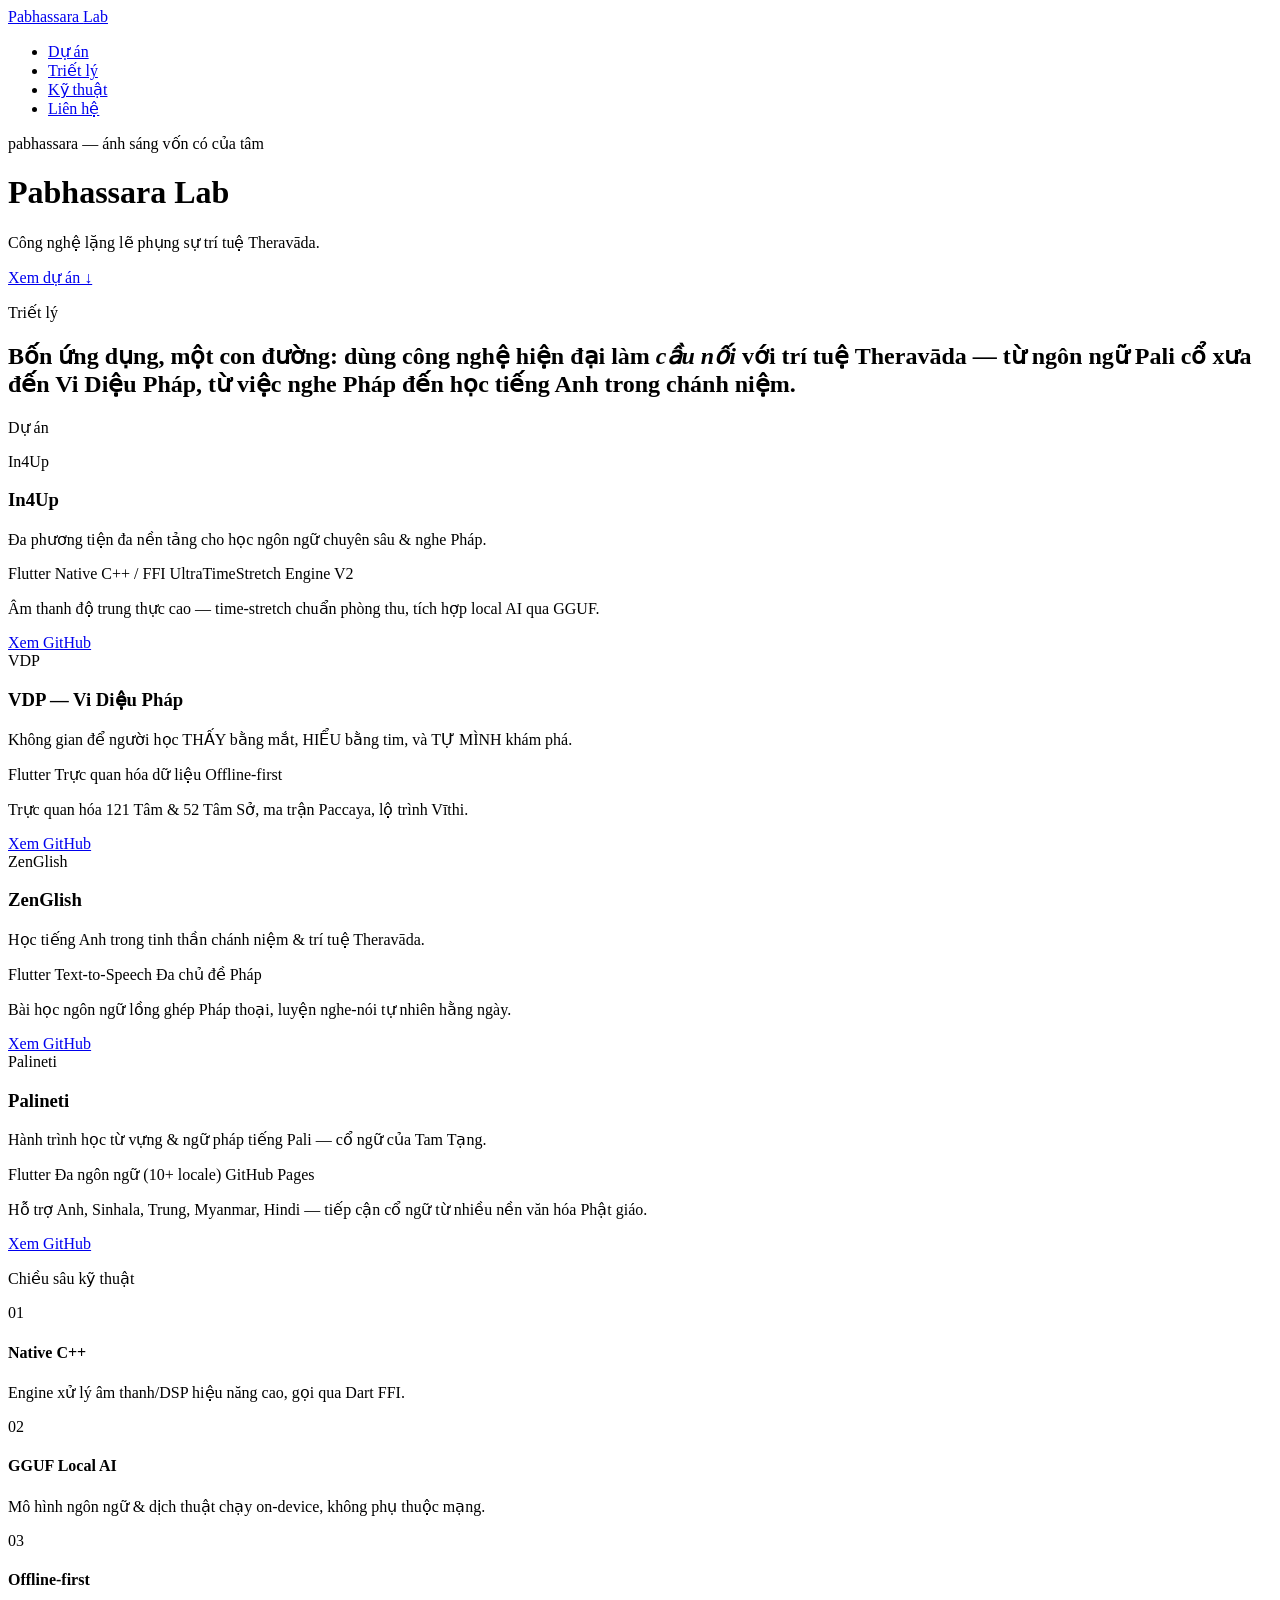
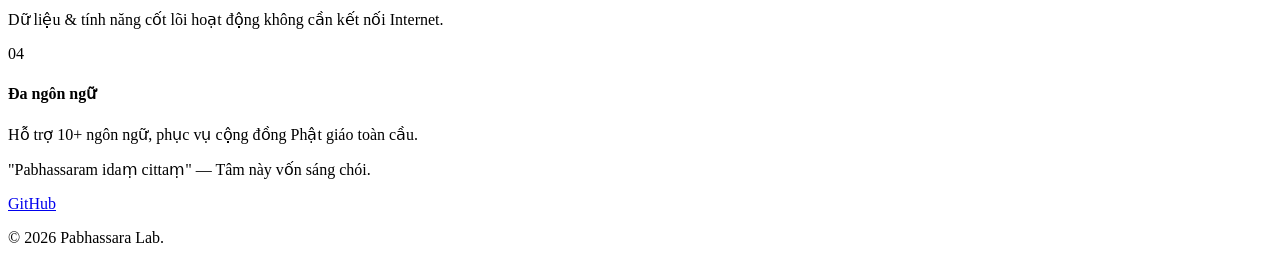
==== index.html @ b3d86c12 "Add initial HTML structure for Pabhassara Lab" ====
<!DOCTYPE html>
<html lang="vi">
<head>
<meta charset="UTF-8">
<meta name="viewport" content="width=device-width, initial-scale=1.0">
<title>Pabhassara Lab — Công nghệ phụng sự trí tuệ Theravāda</title>
<meta name="description" content="Pabhassara Lab — nơi giới thiệu các ứng dụng: In4Up, VDP, ZenGlish, Palineti. Công nghệ lặng lẽ phụng sự trí tuệ Theravāda.">

<link rel="preconnect" href="https://fonts.googleapis.com">
<link rel="preconnect" href="https://fonts.gstatic.com" crossorigin>
<link href="https://fonts.googleapis.com/css2?family=Fraunces:ital,opsz,wght@0,9..144,300;0,9..144,500;0,9..144,600;1,9..144,400&family=Be+Vietnam+Pro:wght@300;400;500;600;700&display=swap" rel="stylesheet">

<link rel="stylesheet" href="style.css">
</head>
<body>

<!-- NAV -->
<nav class="nav">
  <div class="nav-inner">
    <a href="#" class="nav-logo">Pabhassara <span>Lab</span></a>
    <ul class="nav-links">
      <li><a href="#projects">Dự án</a></li>
      <li><a href="#philosophy">Triết lý</a></li>
      <li><a href="#tech">Kỹ thuật</a></li>
      <li><a href="#contact">Liên hệ</a></li>
    </ul>
  </div>
</nav>

<!-- HERO -->
<header class="hero">
  <div class="ripple" aria-hidden="true"></div>
  <div class="hero-content fade-in">
    <p class="hero-eyebrow">pabhassara — ánh sáng vốn có của tâm</p>
    <h1 class="hero-title">Pabhassara Lab</h1>
    <p class="hero-tagline">Công nghệ lặng lẽ phụng sự trí tuệ Theravāda.</p>
    <a href="#projects" class="btn btn-primary">Xem dự án ↓</a>
  </div>
</header>

<!-- PHILOSOPHY -->
<section id="philosophy" class="philosophy">
  <div class="container fade-in">
    <p class="section-label">Triết lý</p>
    <h2 class="philosophy-text">
      Bốn ứng dụng, một con đường: dùng công nghệ hiện đại làm
      <em>cầu nối</em> với trí tuệ Theravāda — từ ngôn ngữ Pali cổ xưa
      đến Vi Diệu Pháp, từ việc nghe Pháp đến học tiếng Anh trong chánh niệm.
    </h2>
  </div>
</section>

<!-- PROJECTS -->
<section id="projects" class="projects">
  <div class="container">
    <p class="section-label fade-in">Dự án</p>

    <!-- In4Up -->
    <article class="project-card fade-in" style="--accent:#5B4B8A;">
      <div class="project-visual">
        <div class="project-visual-placeholder">In4Up</div>
      </div>
      <div class="project-info">
        <h3>In4Up</h3>
        <p class="project-tagline">Đa phương tiện đa nền tảng cho học ngôn ngữ chuyên sâu &amp; nghe Pháp.</p>
        <div class="badges">
          <span class="badge">Flutter</span>
          <span class="badge">Native C++ / FFI</span>
          <span class="badge">UltraTimeStretch Engine V2</span>
        </div>
        <p class="project-highlight">Âm thanh độ trung thực cao — time-stretch chuẩn phòng thu, tích hợp local AI qua GGUF.</p>
        <div class="project-actions">
          <a href="https://github.com/Pabhassaracitto/In4Up" class="btn btn-ghost" target="_blank" rel="noopener">Xem GitHub</a>
        </div>
      </div>
    </article>

    <!-- VDP -->
    <article class="project-card reverse fade-in" style="--accent:#2E6E62;">
      <div class="project-visual">
        <div class="project-visual-placeholder">VDP</div>
      </div>
      <div class="project-info">
        <h3>VDP — Vi Diệu Pháp</h3>
        <p class="project-tagline">Không gian để người học THẤY bằng mắt, HIỂU bằng tim, và TỰ MÌNH khám phá.</p>
        <div class="badges">
          <span class="badge">Flutter</span>
          <span class="badge">Trực quan hóa dữ liệu</span>
          <span class="badge">Offline-first</span>
        </div>
        <p class="project-highlight">Trực quan hóa 121 Tâm &amp; 52 Tâm Sở, ma trận Paccaya, lộ trình Vīthi.</p>
        <div class="project-actions">
          <a href="https://github.com/Pabhassaracitto/vdp" class="btn btn-ghost" target="_blank" rel="noopener">Xem GitHub</a>
        </div>
      </div>
    </article>

    <!-- ZenGlish -->
    <article class="project-card fade-in" style="--accent:#4C7A3F;">
      <div class="project-visual">
        <div class="project-visual-placeholder">ZenGlish</div>
      </div>
      <div class="project-info">
        <h3>ZenGlish</h3>
        <p class="project-tagline">Học tiếng Anh trong tinh thần chánh niệm &amp; trí tuệ Theravāda.</p>
        <div class="badges">
          <span class="badge">Flutter</span>
          <span class="badge">Text-to-Speech</span>
          <span class="badge">Đa chủ đề Pháp</span>
        </div>
        <p class="project-highlight">Bài học ngôn ngữ lồng ghép Pháp thoại, luyện nghe-nói tự nhiên hằng ngày.</p>
        <div class="project-actions">
          <a href="https://github.com/Pabhassaracitto/zenglish" class="btn btn-ghost" target="_blank" rel="noopener">Xem GitHub</a>
        </div>
      </div>
    </article>

    <!-- Palineti -->
    <article class="project-card reverse fade-in" style="--accent:#B8882A;">
      <div class="project-visual">
        <div class="project-visual-placeholder">Palineti</div>
      </div>
      <div class="project-info">
        <h3>Palineti</h3>
        <p class="project-tagline">Hành trình học từ vựng &amp; ngữ pháp tiếng Pali — cổ ngữ của Tam Tạng.</p>
        <div class="badges">
          <span class="badge">Flutter</span>
          <span class="badge">Đa ngôn ngữ (10+ locale)</span>
          <span class="badge">GitHub Pages</span>
        </div>
        <p class="project-highlight">Hỗ trợ Anh, Sinhala, Trung, Myanmar, Hindi — tiếp cận cổ ngữ từ nhiều nền văn hóa Phật giáo.</p>
        <div class="project-actions">
          <a href="https://github.com/Pabhassaracitto/palineti" class="btn btn-ghost" target="_blank" rel="noopener">Xem GitHub</a>
        </div>
      </div>
    </article>

  </div>
</section>

<!-- TECH DEPTH -->
<section id="tech" class="tech">
  <div class="container fade-in">
    <p class="section-label">Chiều sâu kỹ thuật</p>
    <div class="tech-grid">
      <div class="tech-item">
        <span class="tech-num">01</span>
        <h4>Native C++</h4>
        <p>Engine xử lý âm thanh/DSP hiệu năng cao, gọi qua Dart FFI.</p>
      </div>
      <div class="tech-item">
        <span class="tech-num">02</span>
        <h4>GGUF Local AI</h4>
        <p>Mô hình ngôn ngữ &amp; dịch thuật chạy on-device, không phụ thuộc mạng.</p>
      </div>
      <div class="tech-item">
        <span class="tech-num">03</span>
        <h4>Offline-first</h4>
        <p>Dữ liệu &amp; tính năng cốt lõi hoạt động không cần kết nối Internet.</p>
      </div>
      <div class="tech-item">
        <span class="tech-num">04</span>
        <h4>Đa ngôn ngữ</h4>
        <p>Hỗ trợ 10+ ngôn ngữ, phục vụ cộng đồng Phật giáo toàn cầu.</p>
      </div>
    </div>
  </div>
</section>

<!-- FOOTER -->
<footer id="contact" class="footer">
  <div class="container fade-in">
    <p class="footer-quote">"Pabhassaram idaṃ cittaṃ" — Tâm này vốn sáng chói.</p>
    <div class="footer-links">
      <a href="https://github.com/Pabhassaracitto" target="_blank" rel="noopener">GitHub</a>
    </div>
    <p class="footer-copy">© 2026 Pabhassara Lab.</p>
  </div>
</footer>

<script src="script.js"></script>
</body>
</html>
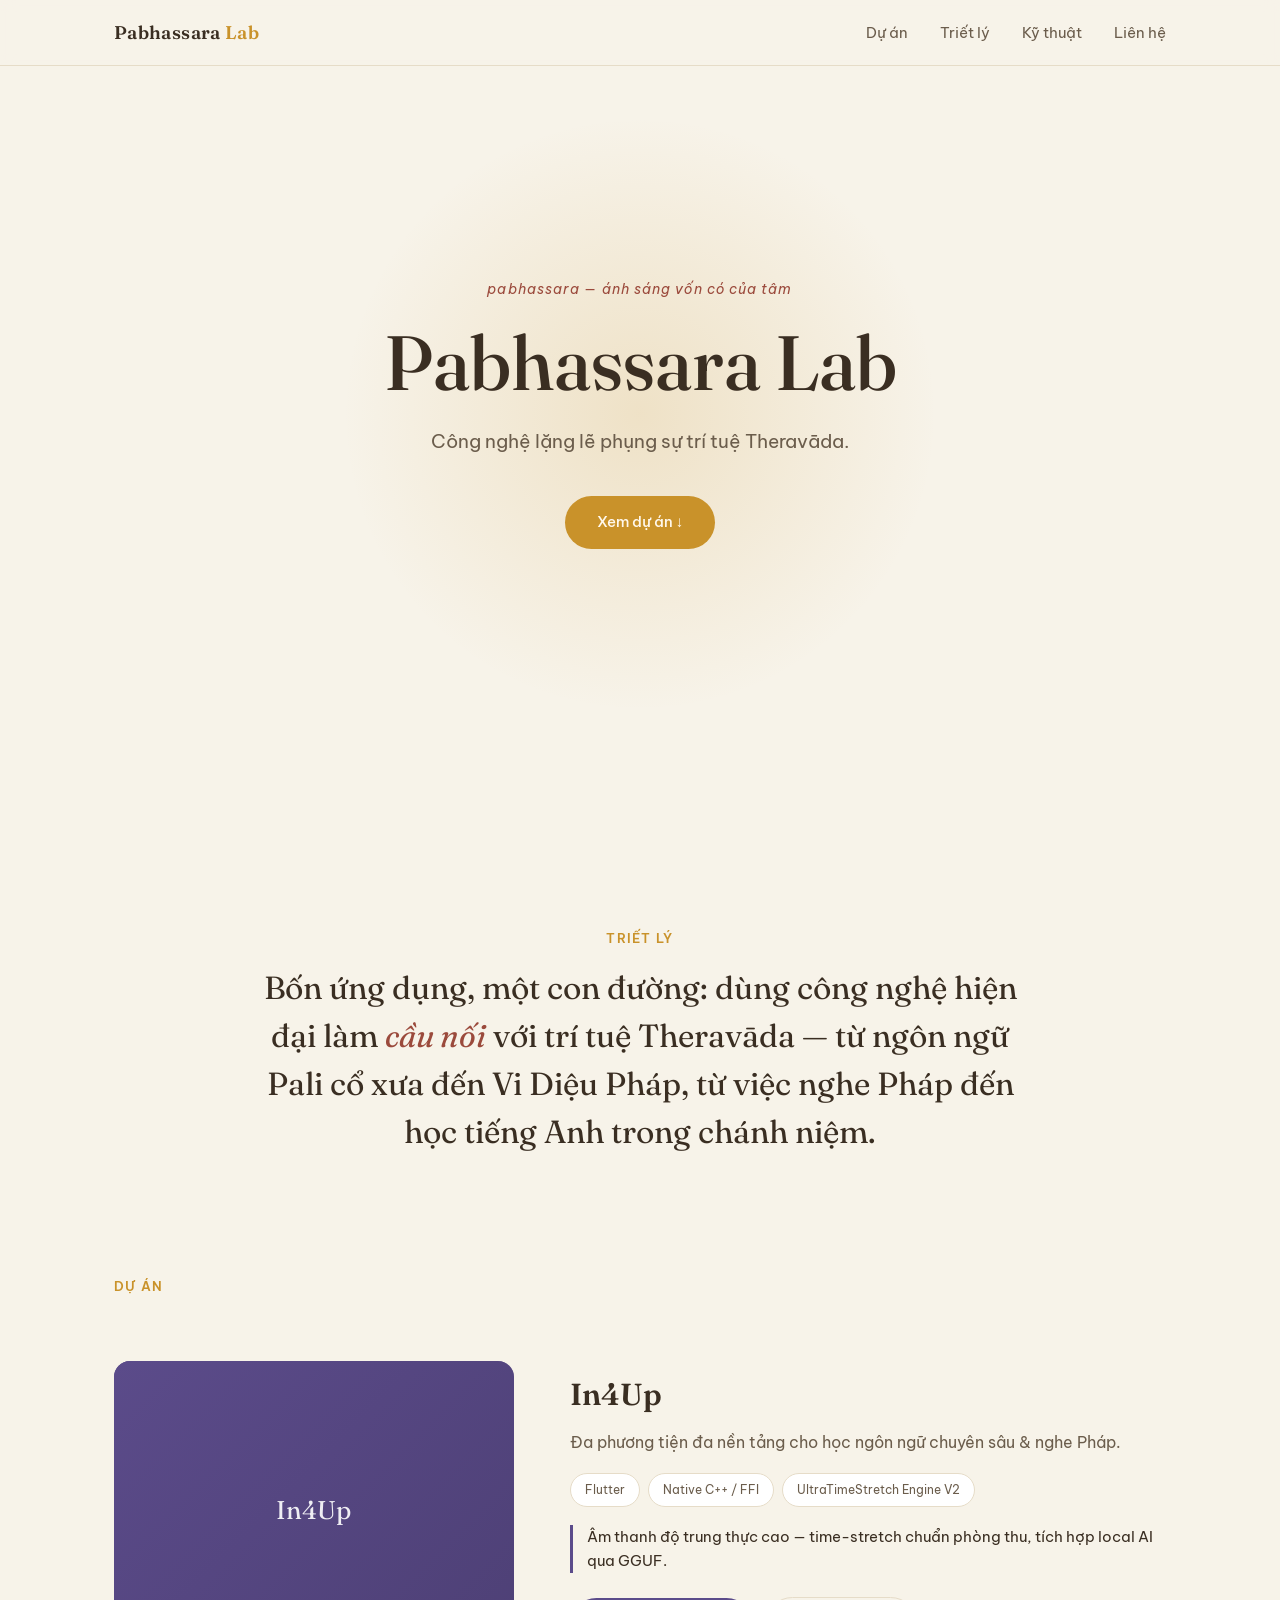
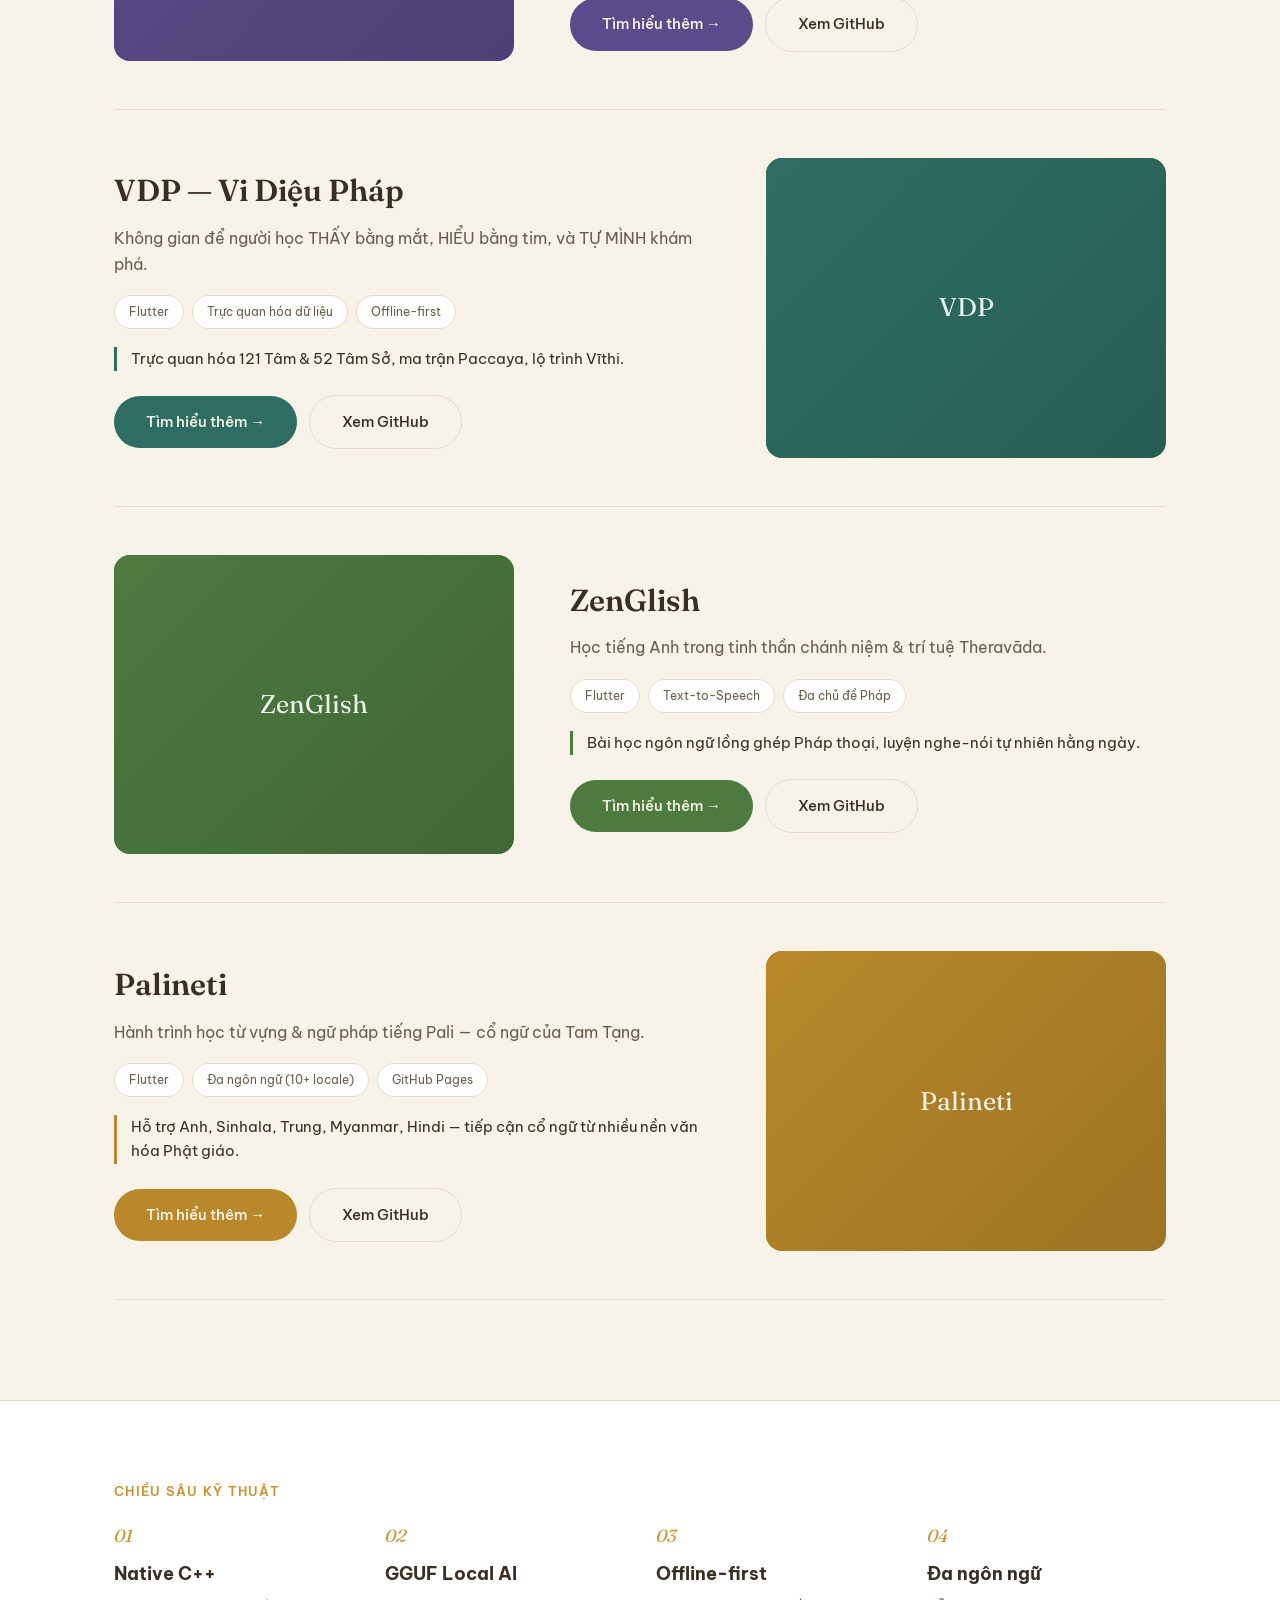
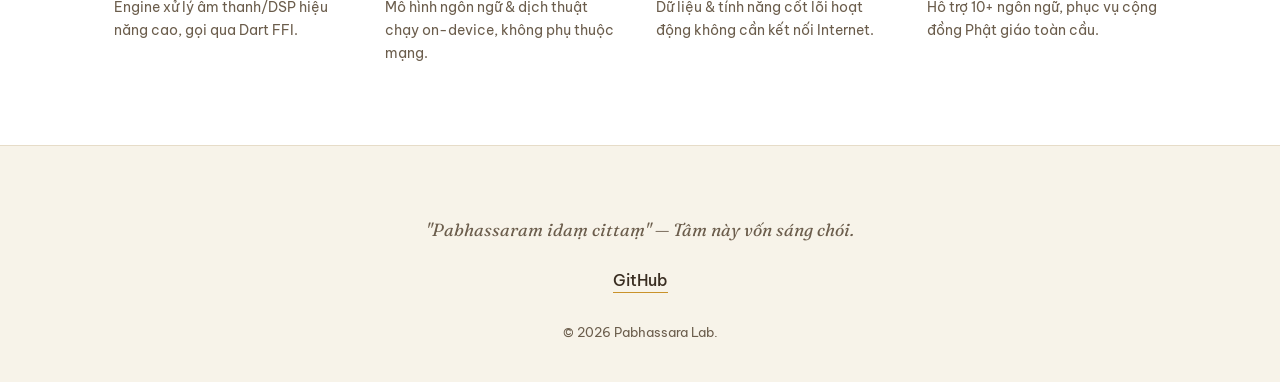
==== commit a80b6377: "feat: WEB-EXPAND-001 — 4 trang chi tiết + góp ý ẩn danh + Tìm hiểu thêm - Thêm in4up.html / vdp.html" ====
--- a/index.html
+++ b/index.html
@@ -70,6 +70,7 @@
         </div>
         <p class="project-highlight">Âm thanh độ trung thực cao — time-stretch chuẩn phòng thu, tích hợp local AI qua GGUF.</p>
         <div class="project-actions">
+          <a href="in4up.html" class="btn btn-primary btn-app">Tìm hiểu thêm →</a>
           <a href="https://github.com/Pabhassaracitto/In4Up" class="btn btn-ghost" target="_blank" rel="noopener">Xem GitHub</a>
         </div>
       </div>
@@ -90,6 +91,7 @@
         </div>
         <p class="project-highlight">Trực quan hóa 121 Tâm &amp; 52 Tâm Sở, ma trận Paccaya, lộ trình Vīthi.</p>
         <div class="project-actions">
+          <a href="vdp.html" class="btn btn-primary btn-app">Tìm hiểu thêm →</a>
           <a href="https://github.com/Pabhassaracitto/vdp" class="btn btn-ghost" target="_blank" rel="noopener">Xem GitHub</a>
         </div>
       </div>
@@ -110,6 +112,7 @@
         </div>
         <p class="project-highlight">Bài học ngôn ngữ lồng ghép Pháp thoại, luyện nghe-nói tự nhiên hằng ngày.</p>
         <div class="project-actions">
+          <a href="zenglish.html" class="btn btn-primary btn-app">Tìm hiểu thêm →</a>
           <a href="https://github.com/Pabhassaracitto/zenglish" class="btn btn-ghost" target="_blank" rel="noopener">Xem GitHub</a>
         </div>
       </div>
@@ -130,6 +133,7 @@
         </div>
         <p class="project-highlight">Hỗ trợ Anh, Sinhala, Trung, Myanmar, Hindi — tiếp cận cổ ngữ từ nhiều nền văn hóa Phật giáo.</p>
         <div class="project-actions">
+          <a href="palineti.html" class="btn btn-primary btn-app">Tìm hiểu thêm →</a>
           <a href="https://github.com/Pabhassaracitto/palineti" class="btn btn-ghost" target="_blank" rel="noopener">Xem GitHub</a>
         </div>
       </div>
--- a/style.css
+++ b/style.css
@@ -0,0 +1,541 @@
+/* ============ RESET & VARIABLES ============ */
+:root {
+  --bg: #F7F3E9;
+  --bg-elevated: #FFFFFF;
+  --text: #3A2E22;
+  --text-soft: #6B5D4C;
+  --saffron: #C9922A;
+  --terracotta: #9B4A3C;
+  --border: #E6DCC8;
+  --radius: 16px;
+  --max-width: 1100px;
+  --font-serif: 'Fraunces', serif;
+  --font-sans: 'Be Vietnam Pro', sans-serif;
+}
+
+* { margin: 0; padding: 0; box-sizing: border-box; }
+
+html { scroll-behavior: smooth; }
+
+body {
+  background: var(--bg);
+  color: var(--text);
+  font-family: var(--font-sans);
+  line-height: 1.6;
+  -webkit-font-smoothing: antialiased;
+}
+
+.container {
+  max-width: var(--max-width);
+  margin: 0 auto;
+  padding: 0 24px;
+}
+
+a { text-decoration: none; color: inherit; }
+
+/* ============ FADE-IN ANIMATION ============ */
+.fade-in {
+  opacity: 0;
+  transform: translateY(24px);
+  transition: opacity 0.7s ease-out, transform 0.7s ease-out;
+}
+.fade-in.visible {
+  opacity: 1;
+  transform: translateY(0);
+}
+
+/* ============ NAV ============ */
+.nav {
+  position: fixed;
+  top: 0; left: 0; right: 0;
+  z-index: 100;
+  background: rgba(247, 243, 233, 0.85);
+  backdrop-filter: blur(8px);
+  border-bottom: 1px solid var(--border);
+}
+.nav-inner {
+  max-width: var(--max-width);
+  margin: 0 auto;
+  padding: 18px 24px;
+  display: flex;
+  justify-content: space-between;
+  align-items: center;
+}
+.nav-logo {
+  font-family: var(--font-serif);
+  font-weight: 600;
+  font-size: 1.15rem;
+  letter-spacing: 0.02em;
+}
+.nav-logo span { color: var(--saffron); }
+.nav-links {
+  display: flex;
+  gap: 32px;
+  list-style: none;
+}
+.nav-links a {
+  font-size: 0.92rem;
+  color: var(--text-soft);
+  transition: color 0.2s;
+}
+.nav-links a:hover { color: var(--saffron); }
+
+@media (max-width: 640px) {
+  .nav-links { display: none; }
+}
+
+/* ============ HERO ============ */
+.hero {
+  position: relative;
+  min-height: 92vh;
+  display: flex;
+  align-items: center;
+  justify-content: center;
+  text-align: center;
+  overflow: hidden;
+  padding: 0 24px;
+}
+.ripple {
+  position: absolute;
+  width: 600px;
+  height: 600px;
+  border-radius: 50%;
+  background: radial-gradient(circle, rgba(201,146,42,0.18) 0%, rgba(201,146,42,0) 70%);
+  animation: ripple-pulse 6s ease-in-out infinite;
+  pointer-events: none;
+}
+@keyframes ripple-pulse {
+  0%, 100% { transform: scale(1); opacity: 0.8; }
+  50% { transform: scale(1.3); opacity: 1; }
+}
+.hero-content { position: relative; z-index: 1; max-width: 680px; }
+.hero-eyebrow {
+  font-size: 0.85rem;
+  letter-spacing: 0.08em;
+  text-transform: lowercase;
+  color: var(--terracotta);
+  margin-bottom: 20px;
+  font-style: italic;
+}
+.hero-title {
+  font-family: var(--font-serif);
+  font-weight: 500;
+  font-size: clamp(2.8rem, 7vw, 4.8rem);
+  line-height: 1.1;
+  margin-bottom: 20px;
+}
+.hero-tagline {
+  font-size: 1.2rem;
+  color: var(--text-soft);
+  margin-bottom: 40px;
+}
+
+/* ============ BUTTONS ============ */
+.btn {
+  display: inline-block;
+  padding: 14px 32px;
+  border-radius: 999px;
+  font-weight: 500;
+  font-size: 0.95rem;
+  transition: all 0.25s ease;
+}
+.btn-primary {
+  background: var(--saffron);
+  color: #FFF8EC;
+}
+.btn-primary:hover {
+  background: #B4811F;
+  transform: translateY(-2px);
+}
+.btn-ghost {
+  border: 1.5px solid var(--border);
+  color: var(--text);
+}
+.btn-ghost:hover {
+  border-color: var(--saffron);
+  color: var(--saffron);
+}
+
+/* ============ SECTION LABEL ============ */
+.section-label {
+  font-size: 0.8rem;
+  letter-spacing: 0.1em;
+  text-transform: uppercase;
+  color: var(--saffron);
+  font-weight: 600;
+  margin-bottom: 16px;
+}
+
+/* ============ PHILOSOPHY ============ */
+.philosophy {
+  padding: 100px 0 60px;
+  text-align: center;
+}
+.philosophy-text {
+  font-family: var(--font-serif);
+  font-weight: 400;
+  font-size: clamp(1.4rem, 3vw, 2rem);
+  line-height: 1.5;
+  max-width: 760px;
+  margin: 0 auto;
+}
+.philosophy-text em {
+  color: var(--terracotta);
+  font-style: italic;
+}
+
+/* ============ PROJECTS ============ */
+.projects { padding: 60px 0 100px; }
+
+.project-card {
+  display: flex;
+  align-items: center;
+  gap: 56px;
+  padding: 48px 0;
+  border-bottom: 1px solid var(--border);
+}
+.project-card.reverse { flex-direction: row-reverse; }
+
+.project-visual {
+  flex: 0 0 38%;
+  aspect-ratio: 4/3;
+  border-radius: var(--radius);
+  overflow: hidden;
+  background: var(--accent);
+}
+.project-visual-placeholder {
+  width: 100%;
+  height: 100%;
+  display: flex;
+  align-items: center;
+  justify-content: center;
+  font-family: var(--font-serif);
+  font-size: 1.6rem;
+  color: rgba(255,255,255,0.9);
+  background: linear-gradient(135deg, var(--accent), rgba(0,0,0,0.15));
+}
+
+.project-info { flex: 1; }
+.project-info h3 {
+  font-family: var(--font-serif);
+  font-size: 1.9rem;
+  font-weight: 600;
+  margin-bottom: 10px;
+}
+.project-tagline {
+  color: var(--text-soft);
+  font-size: 1.02rem;
+  margin-bottom: 18px;
+}
+.badges {
+  display: flex;
+  flex-wrap: wrap;
+  gap: 8px;
+  margin-bottom: 18px;
+}
+.badge {
+  font-size: 0.78rem;
+  padding: 6px 14px;
+  border-radius: 999px;
+  background: var(--bg-elevated);
+  border: 1px solid var(--border);
+  color: var(--text-soft);
+}
+.project-highlight {
+  font-size: 0.95rem;
+  color: var(--text);
+  border-left: 3px solid var(--accent);
+  padding-left: 14px;
+  margin-bottom: 24px;
+}
+
+@media (max-width: 800px) {
+  .project-card, .project-card.reverse {
+    flex-direction: column;
+    gap: 28px;
+  }
+  .project-visual { flex: none; width: 100%; }
+}
+
+/* ============ TECH ============ */
+.tech {
+  padding: 80px 0;
+  background: var(--bg-elevated);
+  border-top: 1px solid var(--border);
+  border-bottom: 1px solid var(--border);
+}
+.tech-grid {
+  display: grid;
+  grid-template-columns: repeat(4, 1fr);
+  gap: 32px;
+  margin-top: 20px;
+}
+.tech-num {
+  font-family: var(--font-serif);
+  font-style: italic;
+  color: var(--saffron);
+  font-size: 1.1rem;
+}
+.tech-item h4 {
+  font-size: 1.1rem;
+  margin: 10px 0 8px;
+}
+.tech-item p {
+  font-size: 0.9rem;
+  color: var(--text-soft);
+}
+@media (max-width: 800px) {
+  .tech-grid { grid-template-columns: repeat(2, 1fr); }
+}
+
+/* ============ FOOTER ============ */
+.footer {
+  padding: 70px 0 40px;
+  text-align: center;
+}
+.footer-quote {
+  font-family: var(--font-serif);
+  font-style: italic;
+  font-size: 1.1rem;
+  color: var(--text-soft);
+  margin-bottom: 24px;
+}
+.footer-links a {
+  font-weight: 500;
+  color: var(--text);
+  border-bottom: 1px solid var(--saffron);
+  padding-bottom: 2px;
+}
+.footer-copy {
+  margin-top: 28px;
+  font-size: 0.8rem;
+  color: var(--text-soft);
+}
+
+/* ============ BUTTONS: APP ACCENT ============ */
+.btn-app {
+  background: var(--accent, var(--saffron));
+  color: #FFF8EC;
+}
+.btn-app:hover {
+  filter: brightness(0.9);
+  transform: translateY(-2px);
+}
+
+.project-actions { display: flex; gap: 12px; flex-wrap: wrap; align-items: center; }
+
+/* ============ DETAIL PAGES ============ */
+.detail-hero {
+  padding: 130px 0 64px;
+  border-bottom: 1px solid var(--border);
+  background: radial-gradient(circle at 50% -10%, color-mix(in srgb, var(--accent) 14%, transparent) 0%, transparent 62%);
+}
+.breadcrumb {
+  font-size: 0.86rem;
+  color: var(--text-soft);
+  margin-bottom: 26px;
+}
+.breadcrumb a { color: var(--accent); font-weight: 600; }
+.breadcrumb a:hover { text-decoration: underline; }
+.breadcrumb-sep { margin: 0 10px; color: var(--border); }
+.detail-title {
+  font-family: var(--font-serif);
+  font-weight: 600;
+  font-size: clamp(2.4rem, 6vw, 3.6rem);
+  line-height: 1.1;
+  color: var(--accent);
+  margin-bottom: 14px;
+}
+.detail-tagline {
+  font-size: 1.14rem;
+  color: var(--text-soft);
+  max-width: 720px;
+  margin-bottom: 20px;
+}
+.detail-actions { display: flex; gap: 12px; flex-wrap: wrap; margin-top: 26px; }
+
+.section-title {
+  font-family: var(--font-serif);
+  font-weight: 600;
+  font-size: clamp(1.5rem, 3vw, 2.05rem);
+  line-height: 1.25;
+  margin-bottom: 6px;
+}
+.detail-section { padding: 64px 0; border-bottom: 1px solid var(--border); }
+.detail-section:last-of-type { border-bottom: none; }
+.overview-text p { max-width: 780px; margin-bottom: 18px; }
+.overview-text strong { color: var(--accent); }
+.overview-note {
+  max-width: 780px;
+  font-size: 0.88rem;
+  color: var(--text-soft);
+  border-left: 3px solid var(--accent);
+  padding-left: 14px;
+  margin-top: 8px;
+}
+
+/* --- Tính năng --- */
+.feature-grid {
+  display: grid;
+  grid-template-columns: repeat(4, 1fr);
+  gap: 18px;
+  margin-top: 28px;
+}
+.feature-item {
+  background: var(--bg-elevated);
+  border: 1px solid var(--border);
+  border-radius: var(--radius);
+  padding: 20px 18px;
+  transition: transform 0.25s ease, box-shadow 0.25s ease;
+}
+.feature-item:hover { transform: translateY(-3px); box-shadow: 0 12px 32px rgba(58,46,34,0.10); }
+.feature-icon { display: block; font-size: 1.45rem; margin-bottom: 10px; }
+.feature-item h4 { font-size: 0.97rem; margin-bottom: 6px; }
+.feature-item p { font-size: 0.84rem; color: var(--text-soft); line-height: 1.55; }
+
+/* --- Hướng dẫn (steps) --- */
+.steps { list-style: none; margin: 26px 0 42px; max-width: 840px; }
+.step { display: flex; gap: 20px; padding: 18px 0; border-bottom: 1px dashed var(--border); }
+.step:last-child { border-bottom: none; }
+.step-num {
+  flex: 0 0 44px;
+  width: 44px; height: 44px;
+  border-radius: 50%;
+  display: flex; align-items: center; justify-content: center;
+  font-family: var(--font-serif); font-weight: 600; font-size: 1.05rem;
+  color: var(--accent);
+  background: color-mix(in srgb, var(--accent) 10%, transparent);
+  border: 1px solid color-mix(in srgb, var(--accent) 38%, transparent);
+}
+.step-body h4 { font-size: 1rem; margin-bottom: 4px; }
+.step-body p { color: var(--text-soft); font-size: 0.93rem; }
+.step-body code {
+  background: var(--bg-elevated); border: 1px solid var(--border);
+  border-radius: 6px; padding: 1px 7px; font-size: 0.86em;
+}
+.step-body a { color: var(--accent); font-weight: 600; border-bottom: 1px solid currentColor; }
+
+/* --- FAQ (accordion) --- */
+.faq-title { font-family: var(--font-serif); font-size: 1.18rem; font-weight: 600; margin: 4px 0 16px; }
+.faq { max-width: 840px; }
+.faq details {
+  background: var(--bg-elevated);
+  border: 1px solid var(--border);
+  border-radius: var(--radius);
+  padding: 2px 20px;
+  margin-bottom: 12px;
+}
+.faq summary {
+  cursor: pointer; font-weight: 600; padding: 15px 0;
+  display: flex; justify-content: space-between; align-items: center; gap: 16px;
+  list-style: none;
+}
+.faq summary::-webkit-details-marker { display: none; }
+.faq summary::after { content: '+'; color: var(--accent); font-size: 1.35rem; font-weight: 400; line-height: 1; }
+.faq details[open] summary::after { content: '–'; }
+.faq details p { padding: 0 0 16px; color: var(--text-soft); font-size: 0.94rem; }
+.faq details a { color: var(--accent); font-weight: 600; }
+
+/* --- Ảnh chụp màn hình (placeholder) --- */
+.shot-grid {
+  display: grid;
+  grid-template-columns: repeat(auto-fit, minmax(230px, 1fr));
+  gap: 18px;
+  margin-top: 26px;
+}
+.shot-placeholder {
+  border: 1.5px dashed var(--border);
+  border-radius: var(--radius);
+  background: rgba(58,46,34,0.03);
+  aspect-ratio: 4/3;
+  display: flex; flex-direction: column; align-items: center; justify-content: center;
+  gap: 12px; text-align: center; padding: 18px;
+  color: var(--text-soft);
+}
+.shot-icon { font-size: 1.8rem; opacity: 0.55; }
+.shot-placeholder p { font-size: 0.83rem; line-height: 1.5; }
+.shot-caption { margin-top: 10px; font-size: 0.84rem; color: var(--text-soft); text-align: center; }
+.shot-note { margin-top: 20px; font-size: 0.86rem; color: var(--terracotta); font-style: italic; }
+
+/* --- Góp ý & báo lỗi --- */
+.feedback-block {
+  background: var(--bg-elevated);
+  border: 1px solid var(--border);
+  border-top: 4px solid var(--accent);
+  border-radius: var(--radius);
+  padding: 34px;
+  margin-top: 10px;
+  max-width: 840px;
+}
+.feedback-lead { color: var(--text-soft); margin: 4px 0 20px; font-size: 0.97rem; }
+.feedback-tabs { display: flex; gap: 10px; flex-wrap: wrap; margin-bottom: 22px; }
+.ftype-btn {
+  border: 1.5px solid var(--border);
+  background: transparent;
+  color: var(--text-soft);
+  border-radius: 999px;
+  padding: 10px 20px;
+  font-family: var(--font-sans);
+  font-size: 0.92rem;
+  cursor: pointer;
+  transition: all 0.2s ease;
+}
+.ftype-btn:hover { border-color: var(--accent); color: var(--accent); }
+.ftype-btn.active {
+  border-color: var(--accent);
+  color: var(--accent);
+  background: color-mix(in srgb, var(--accent) 9%, transparent);
+  font-weight: 600;
+}
+.f-row { display: grid; grid-template-columns: 1fr 1fr; gap: 14px; }
+.f-field { margin-bottom: 16px; }
+.f-field label { display: block; font-size: 0.85rem; font-weight: 600; margin-bottom: 6px; }
+.f-field .req { color: var(--terracotta); }
+.f-field .optional { font-weight: 400; color: var(--text-soft); font-size: 0.8rem; }
+.f-field input,
+.f-field textarea {
+  width: 100%;
+  padding: 12px 14px;
+  border: 1px solid var(--border);
+  border-radius: 12px;
+  background: var(--bg);
+  font-family: var(--font-sans);
+  font-size: 0.95rem;
+  color: var(--text);
+  transition: border-color 0.2s, box-shadow 0.2s;
+}
+.f-field input:focus,
+.f-field textarea:focus {
+  outline: none;
+  border-color: var(--accent);
+  box-shadow: 0 0 0 3px color-mix(in srgb, var(--accent) 18%, transparent);
+}
+.hp-field { position: absolute; left: -9999px; width: 1px; height: 1px; overflow: hidden; }
+.feedback-submit { border: none; cursor: pointer; font-family: var(--font-sans); }
+.feedback-submit:disabled { opacity: 0.6; cursor: wait; }
+.form-status { margin-top: 14px; min-height: 1.5em; font-size: 0.92rem; font-weight: 500; }
+.form-status.is-ok { color: #2E6E62; }
+.form-status.is-err { color: var(--terracotta); }
+.form-status.is-warn { color: #8A6D1A; }
+.feedback-alt {
+  margin-top: 22px; padding-top: 18px;
+  border-top: 1px dashed var(--border);
+  font-size: 0.92rem; color: var(--text-soft); line-height: 1.8;
+}
+.feedback-alt a { color: var(--accent); font-weight: 600; border-bottom: 1px solid currentColor; padding-bottom: 1px; }
+.privacy-note { margin-top: 14px; font-size: 0.8rem; color: var(--text-soft); font-style: italic; }
+
+@media (max-width: 800px) {
+  .feature-grid { grid-template-columns: repeat(2, 1fr); }
+  .f-row { grid-template-columns: 1fr; }
+}
+@media (max-width: 640px) {
+  .detail-hero { padding: 110px 0 44px; }
+  .detail-section { padding: 44px 0; }
+  .feedback-block { padding: 22px; }
+}
+@media (max-width: 480px) {
+  .feature-grid { grid-template-columns: 1fr; }
+  .step { gap: 14px; }
+  .step-num { flex-basis: 36px; width: 36px; height: 36px; font-size: 0.95rem; }
+}
